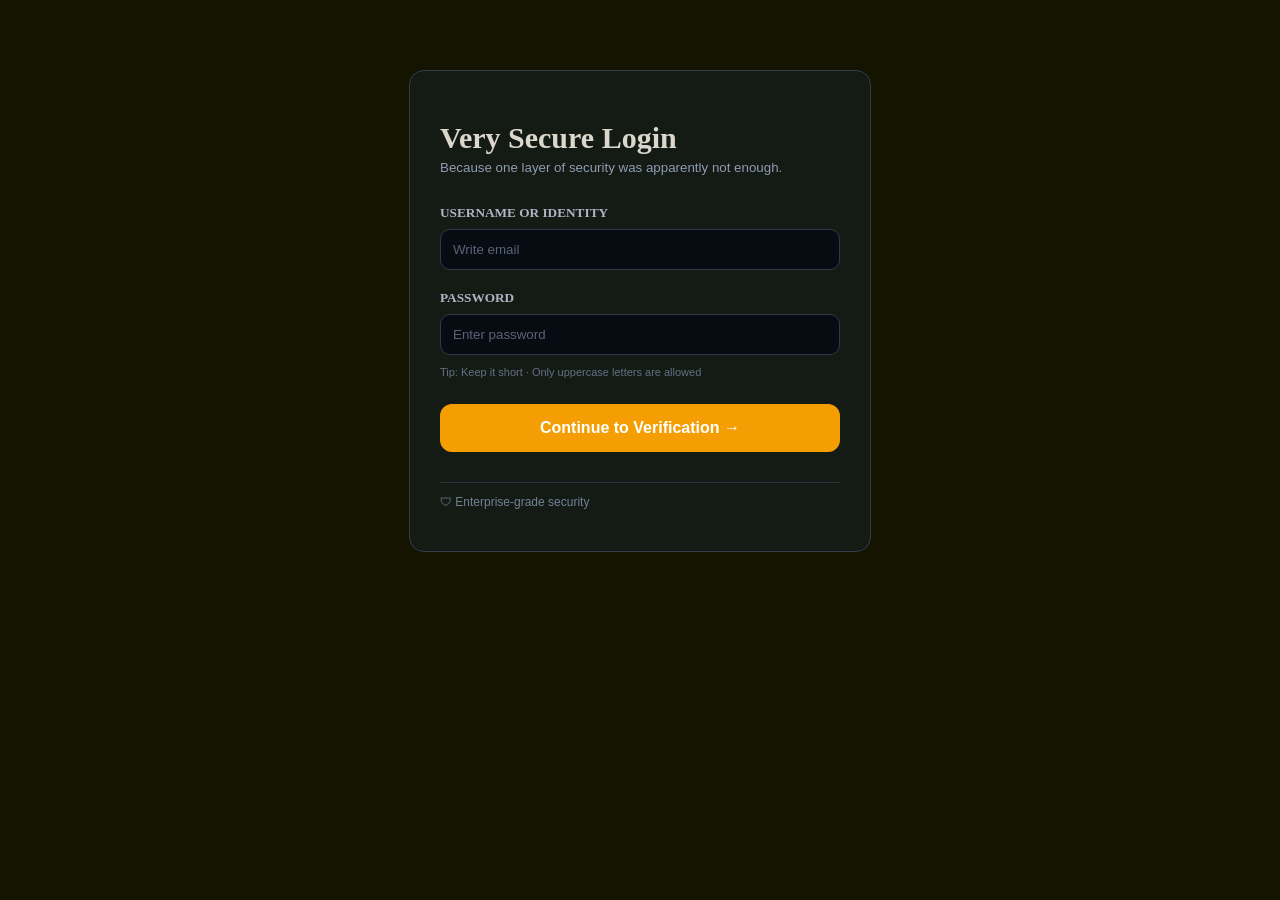
==== index.html @ 8873353a "Rename useless.html to index.html" ====
<!DOCTYPE html>
<html>

<head>
    <title>Secure Login</title>

    <!-- Connects HTML to CSS -->
    <link rel="stylesheet" href="style.css">
</head>

<body>

    <div class="login-box">

        <!-- <p class="badge">PassWorse</p> -->

        <h1>Very Secure Login</h1>

        <p class="subtitle">
            Because one layer of security was apparently not enough.
        </p>

        <h5>USERNAME OR IDENTITY</h5>

        <input type="text" placeholder="Write email">


        <h5>PASSWORD</h5>

        <input id="pwdinput" type="password" placeholder="Enter password">


        <p class="tip">
            Tip: Keep it short
            · Only uppercase letters are allowed
        </p>


        <button id="continueButton">
            Continue to Verification →
        </button>


        <hr>


        <p class="footer">
            🛡 Enterprise-grade security
        </p>

    </div>
<script src="script1.js"></script>
</body>

</html>
---- style.css ----
body {
    background-color:#141401;
    font-family: Arial;
    color: #DBD7CC;
}


/* Main login box */

.login-box {
    width: 400px;
    margin: 70px auto;
    padding: 30px;

    background-color: #131B14;

    border: 1px solid #333b4d;
    border-radius: 15px;
}


/* Purple badge */

.badge {
    display: inline-block;

    background-color: #3B593F;
    color: #DBD7CC;

    padding: 8px 12px;
    border-radius: 20px;
}


/* Heading */

h1 {
    margin-bottom: 5px;
}


.subtitle {
    color: black;
    margin-bottom: 30px;
}


/* Labels */

h5 {
    margin-top: 20px;
    margin-bottom: 8px;
    font-family: Space Grotesk;

    color: #aeb6c5;
}


/* Input boxes */

input {
    width: 100%;
    padding: 12px;

    box-sizing: border-box;

    background-color: #070b12;
    color: white;

    border: 1px solid #30394b;
    border-radius: 10px;
}


/* Placeholder text */

input::placeholder {
    color: #596477;
}


/* Tip */

.tip {
    color: #657085;
    font-size: 11px;
}


/* Button */

button {
    width: 100%;
    padding: 14px;

    background-color: #F59E03;
    color: white;

    border: none;
    border-radius: 10px;

    font-size: 16px;
    font-weight: bold;

    margin-top: 15px;
}


/* Button when mouse is over it */

button:hover {
    background-color: #ffcc00;
}


/* Horizontal line */

hr {
    border: none;
    border-top: 1px solid #293142;

    margin-top: 30px;
}


/* Footer */

.footer {
    color: #718096;
    font-size: 12px;
}


.box {
    /* width: 85%;
    max-width: 440px;
    margin: 20px auto;
    padding: 25px;
    border-left: 1px solid #542070;
    border-right: 1px solid #542070;
    overflow-x: hidden; */

    max-width: 480px;         /* Prevents horizontal overflow */
    margin: 40px auto;        /* Centers container vertically & horizontally */
    padding: 30px;
    box-sizing: border-box;   /* Keeps borders inside total height/width */
    border: 1px solid #ffff; /* Your pink border */
    border-radius: 12px;
    background-color: #131B14;
}

.challenge {
    color: #DBD7CC;
    font-size: 13px;
    font-weight: bold;
}

h1 {
    font-size: 30px;
    margin-bottom: 5px;
    font-family: Garamond;
}

.subtitle {
    color: #8f9bb3;
    margin-top: 0;
    font-size: smaller;
}

.status-box {
    background: #c77e007b;
    border: 2px solid #ffc400;
    padding: 12px;
    border-radius: 12px;
    color: #DBD7CC;
    margin: 20px 0;
}

.label {
    color: #91a0b8;
    font-size: 11px;
    margin-bottom: 7px;
}

.progress {
    display: flex;
    gap: 6px;
}

.progress div {
    height: 28px;
    flex: 1;
    border: 1px solid #26334a;
    border-radius: 8px;
    text-align: center;
    padding-top: 5px;
    box-sizing: border-box;
}

.progress .active {
    background: #26BD3A7C;
    border-color: #1EE738;
}

.password {
    margin-top: 16px;
    padding: 25px;
    text-align: center;
    background: #131B14;
    border: 1px solid #1EE738;
    border-radius: 12px;
}

.character {
    font-size: 25px;
    font-weight: bold;
    background: #26BD3A7C;
    border: 1px solid #1EE738;
    padding: 10px 18px;
    border-radius: 12px;
    display: inline-block;
}

.clicks {
    display: flex;
    justify-content: space-between;
    margin-top: 15px;
    color: #a9c5e8;
}

.clicks span:last-child {
    color: #ffc400;
    font-weight: bold;
}

.bar {
    height: 7px;
    background: #263247;
    border-radius: 10px;
    margin-top: 5px;
}

.sensor {
    margin-top: 16px;
    padding: 30px;
    text-align: center;
    /* border: 1px dashed #26334a; */
    border-radius: 12px;
}

button {
    padding: 15px 35px;
    border: none;
    border-radius: 12px;
    background-color: #F59E03;
    color: white;
    font-size: 16px;
    font-weight: bold;
    cursor: pointer;
}

.warning {
    color: #69758b;
    font-size: 9px;
    margin-top: 25px;
}

#clickBtn {
    position: absolute;
    transition: all 0.2s ease-out; /* Smooth slide effect */

    width: auto !important;   /* Prevents 100% width stretching when fixed */
    min-width: 180px;         /* Maintains a clean, compact button size */
    padding: 12px 24px;
    border-radius: 8px;
    cursor: pointer;
    font-weight: bold;
    transition: all 0.2s ease-out;
}
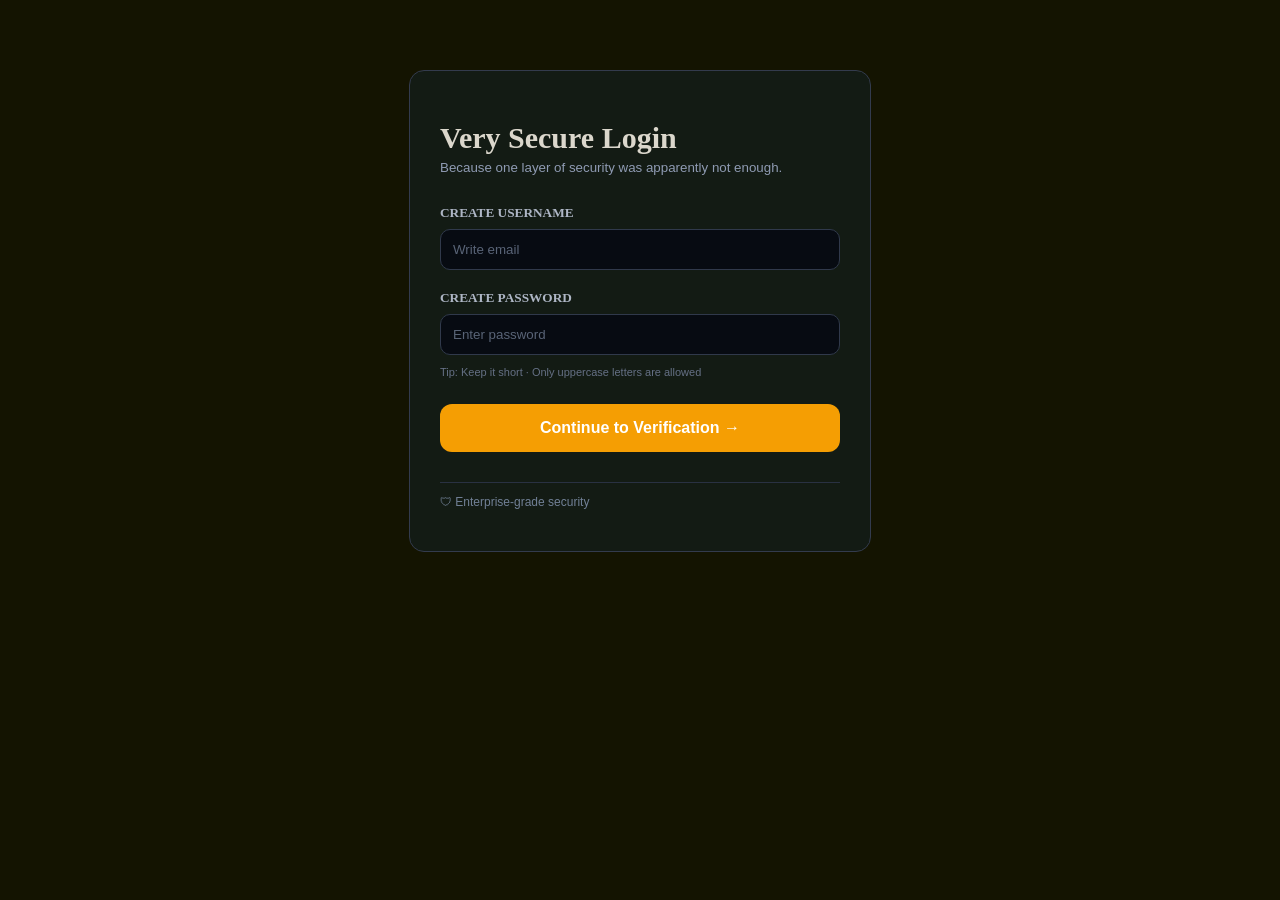
==== commit feb1fff2: "Update index.html" ====
--- a/index.html
+++ b/index.html
@@ -20,12 +20,12 @@
             Because one layer of security was apparently not enough.
         </p>
 
-        <h5>USERNAME OR IDENTITY</h5>
+        <h5>CREATE USERNAME</h5>
 
         <input type="text" placeholder="Write email">
 
 
-        <h5>PASSWORD</h5>
+        <h5>CREATE PASSWORD</h5>
 
         <input id="pwdinput" type="password" placeholder="Enter password">
 
--- a/style.css
+++ b/style.css
@@ -174,6 +174,8 @@
     border-radius: 12px;
     color: #DBD7CC;
     margin: 20px 0;
+    font-size: 15px;
+   
 }
 
 .label {
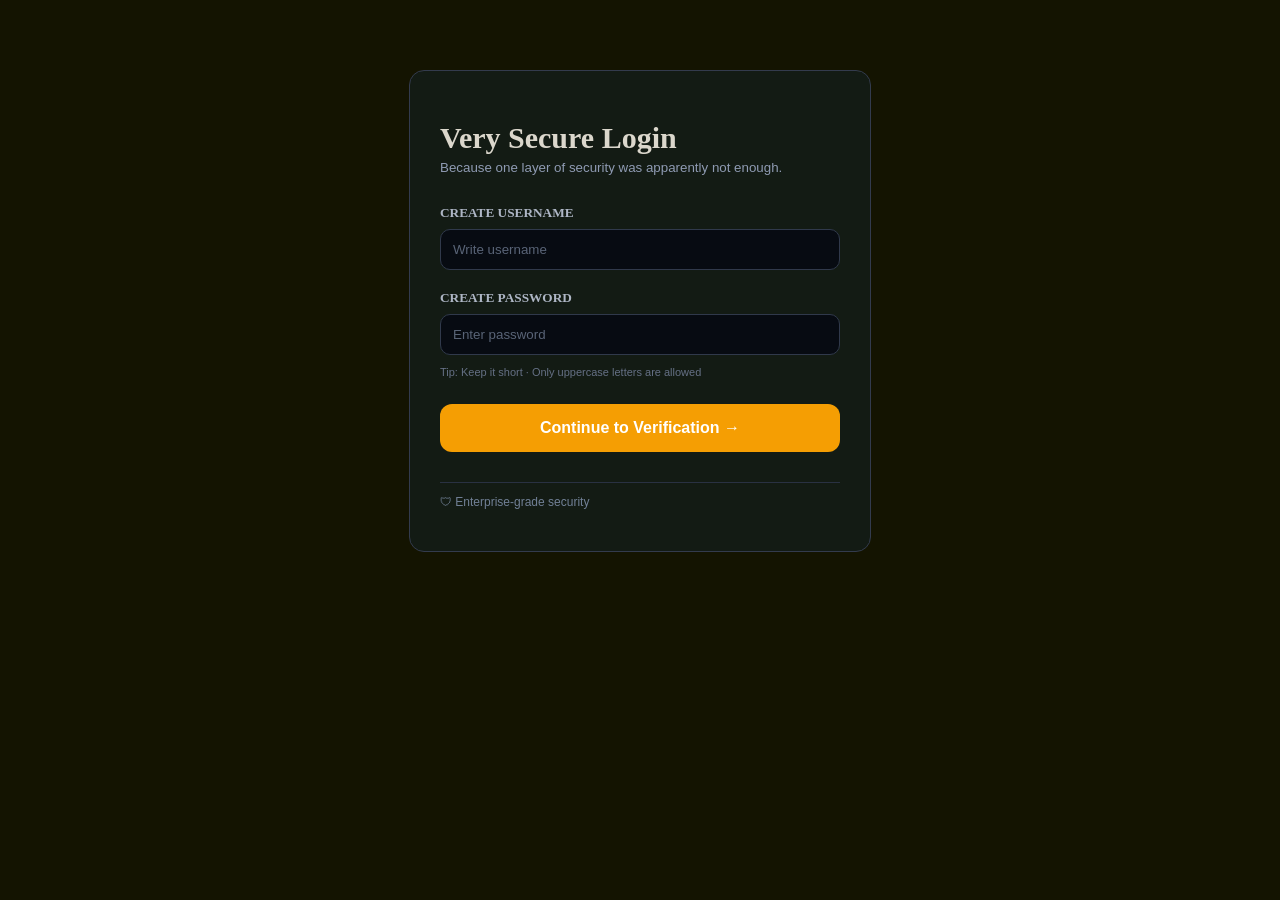
==== commit 020a83af: "Update index.html" ====
--- a/index.html
+++ b/index.html
@@ -22,7 +22,7 @@
 
         <h5>CREATE USERNAME</h5>
 
-        <input type="text" placeholder="Write email">
+        <input type="text" placeholder="Write username">
 
 
         <h5>CREATE PASSWORD</h5>
--- a/style.css
+++ b/style.css
@@ -175,7 +175,7 @@
     color: #DBD7CC;
     margin: 20px 0;
     font-size: 15px;
-   
+    text-align: center;
 }
 
 .label {
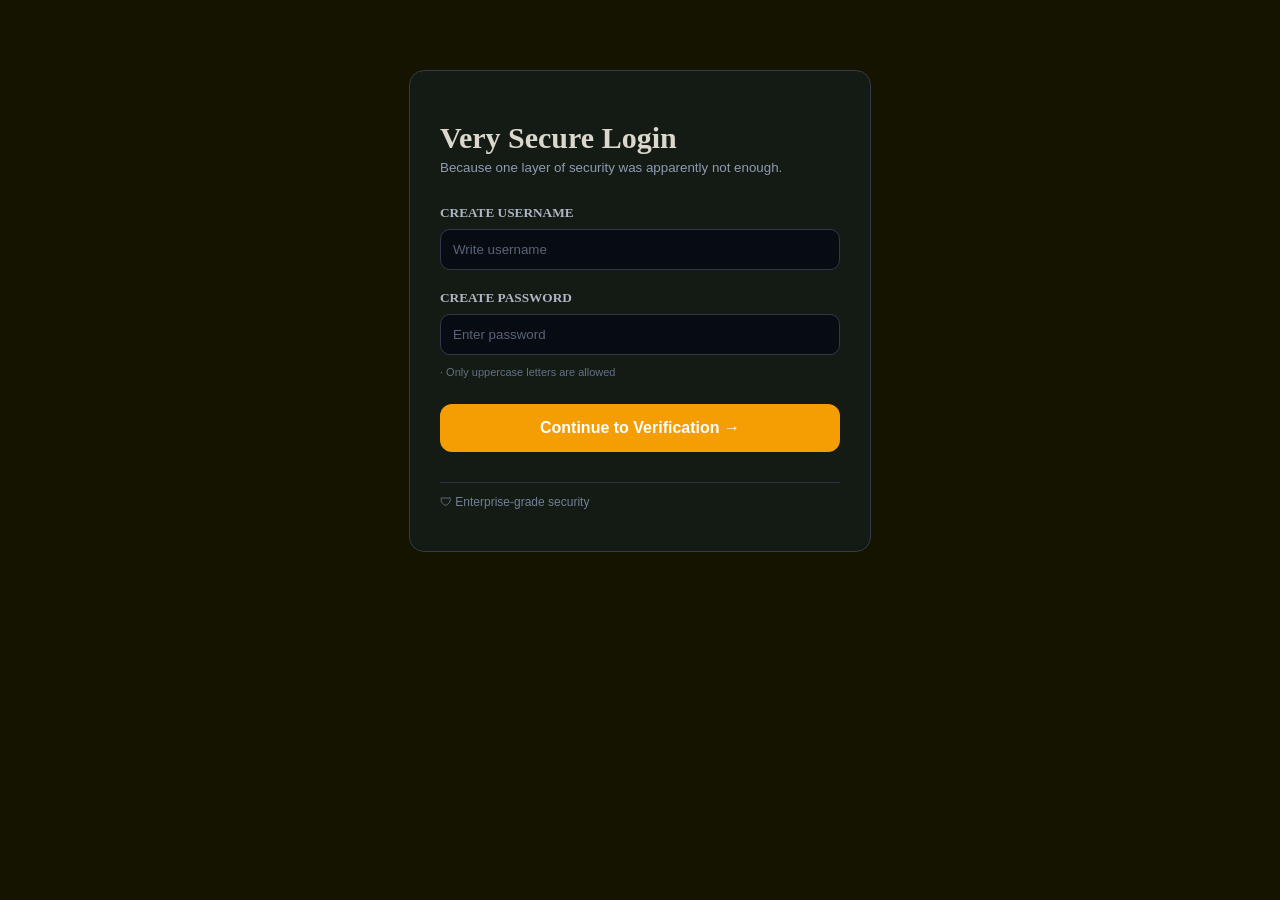
==== commit fc55cf16: "Update index.html" ====
--- a/index.html
+++ b/index.html
@@ -31,7 +31,7 @@
 
 
         <p class="tip">
-            Tip: Keep it short
+           
             · Only uppercase letters are allowed
         </p>
 
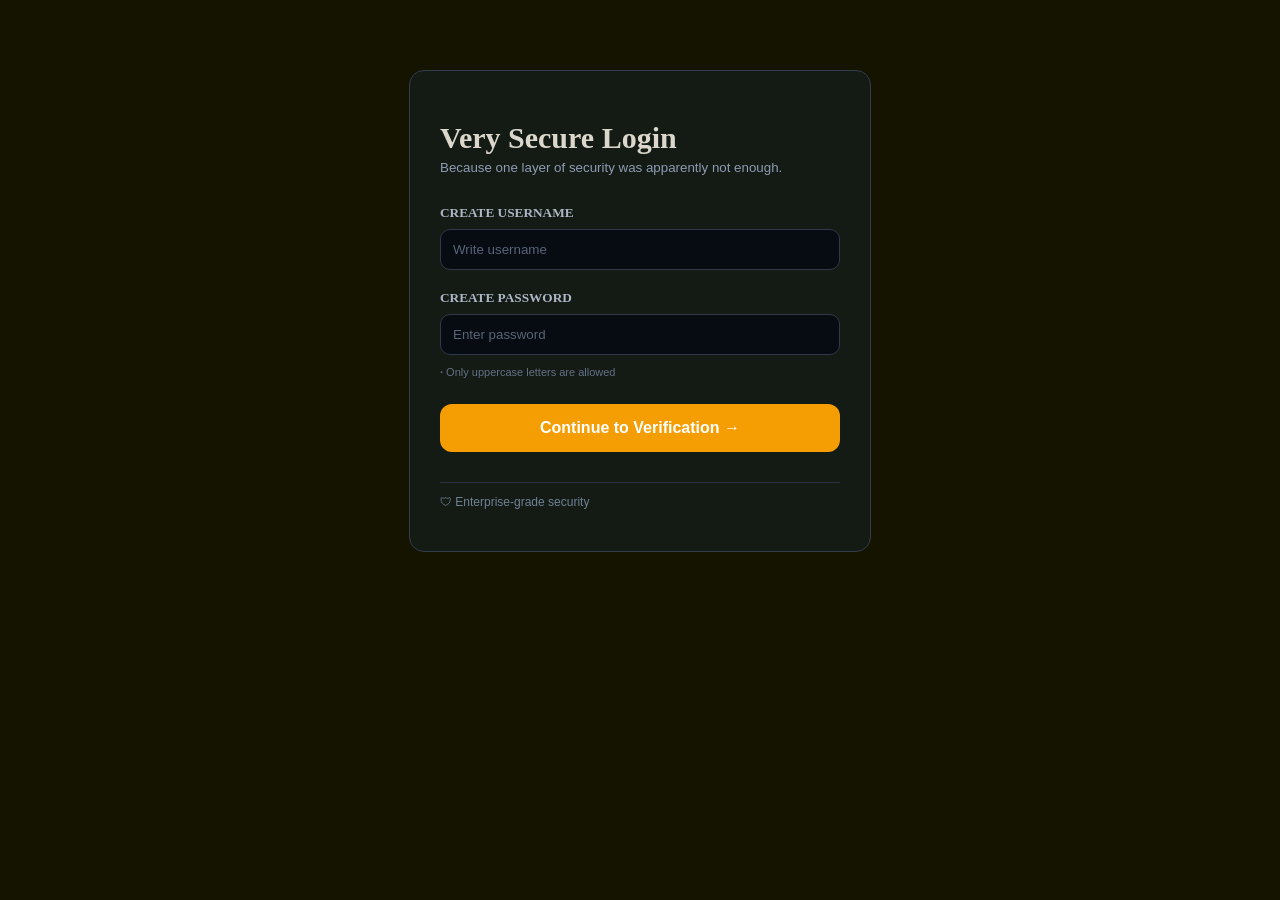
==== commit 03038a94: "Refactor index.html and enhance tip formatting Updated the HTML structure and added bold formatting " ====
--- a/index.html
+++ b/index.html
@@ -32,7 +32,7 @@
 
         <p class="tip">
            
-            · Only uppercase letters are allowed
+            <B>·</B> Only uppercase letters are allowed
         </p>
 
 
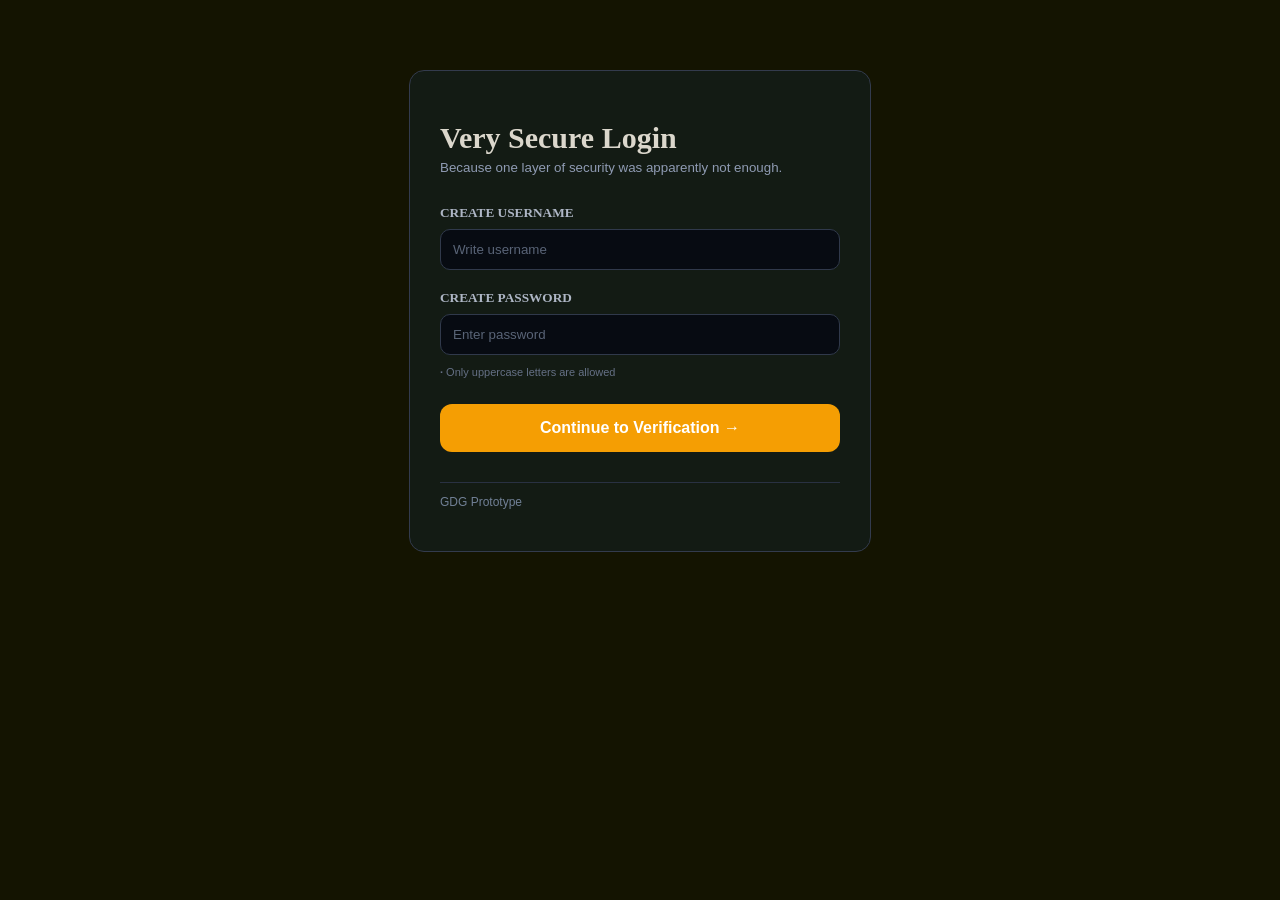
==== commit a348c712: "Update index.html" ====
--- a/index.html
+++ b/index.html
@@ -45,7 +45,7 @@
 
 
         <p class="footer">
-            🛡 Enterprise-grade security
+            GDG Prototype
         </p>
 
     </div>
